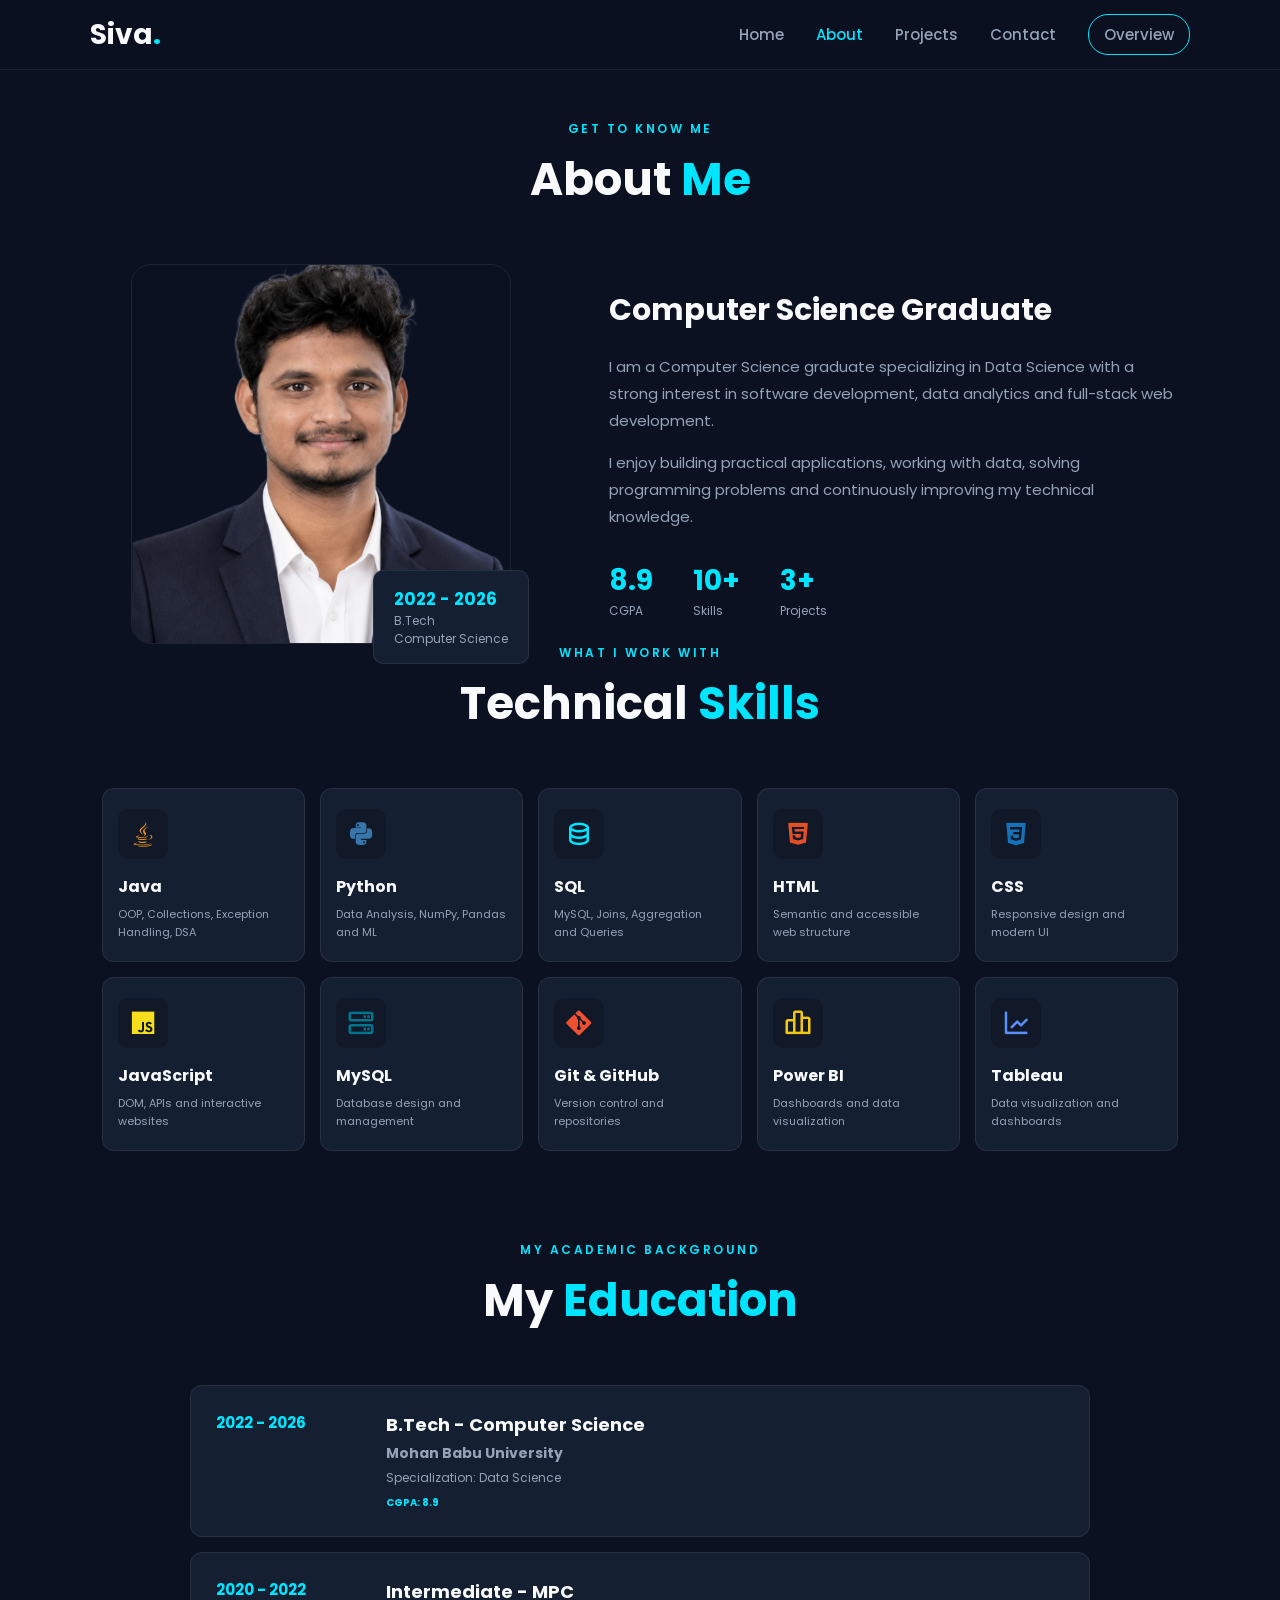
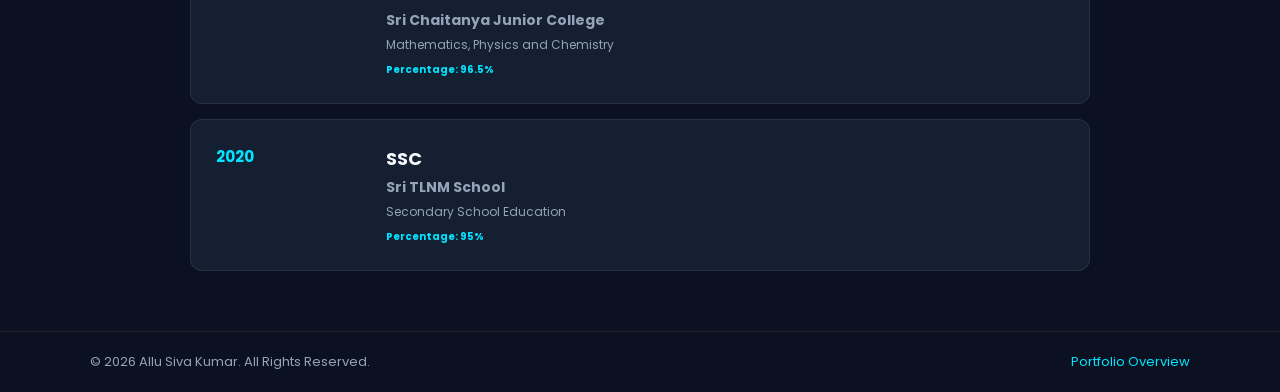
==== about.html @ 90f69945 "Updates" ====
<!DOCTYPE html>
<html lang="en">

<head>

    <meta charset="UTF-8">
    <meta name="viewport" content="width=device-width, initial-scale=1.0">

    <title>About | Allu Siva Kumar</title>

    <link rel="stylesheet" href="css/style.css">
    <link rel="stylesheet" href="css/about.css">

    <link href="https://unpkg.com/boxicons@2.1.4/css/boxicons.min.css"
          rel="stylesheet">

</head>

<body>


<header class="header">

    <a href="index.html" class="logo">
        Siva<span>.</span>
    </a>

    <i class='bx bx-menu' id="menu-icon"></i>

    <nav class="navbar">

        <a href="index.html">Home</a>

        <a href="about.html" class="active">
            About
        </a>

        <a href="projects.html">
            Projects
        </a>

        <a href="contact.html">
            Contact
        </a>

        <a href="dashboard.html" class="dashboard-link">
            Overview
        </a>

    </nav>

</header>


<main>

<section class="about-page">


    <div class="about-heading">

        <p>GET TO KNOW ME</p>

        <h1>
            About <span>Me</span>
        </h1>

    </div>


    <div class="about-main">


        <div class="about-image">

            <img src="Profile_pic_1.png"
                 alt="Allu Siva Kumar">

            <div class="experience-card">

                <strong>2022 - 2026</strong>

                <span>
                    B.Tech<br>
                    Computer Science
                </span>

            </div>

        </div>



        <div class="about-text">

            <h2>
                Computer Science Graduate
            </h2>

            <p>
                I am a Computer Science graduate specializing in Data Science
                with a strong interest in software development, data analytics
                and full-stack web development.
            </p>

            <p>
                I enjoy building practical applications, working with data,
                solving programming problems and continuously improving my
                technical knowledge.
            </p>

            <div class="about-stats">

                <div>
                    <strong>8.9</strong>
                    <span>CGPA</span>
                </div>

                <div>
                    <strong>10+</strong>
                    <span>Skills</span>
                </div>

                <div>
                    <strong>3+</strong>
                    <span>Projects</span>
                </div>

            </div>

        </div>

    </div>



    <!-- SKILLS -->

    <div class="section-title">

        <p>WHAT I WORK WITH</p>

        <h2>
            Technical <span>Skills</span>
        </h2>

    </div>


    <div class="skills-grid">


        <div class="skill-card">

            <div class="skill-icon java">
                <i class='bx bxl-java'></i>
            </div>

            <h3>Java</h3>

            <p>
                OOP, Collections, Exception Handling, DSA
            </p>

        </div>


        <div class="skill-card">

            <div class="skill-icon python">
                <i class='bx bxl-python'></i>
            </div>

            <h3>Python</h3>

            <p>
                Data Analysis, NumPy, Pandas and ML
            </p>

        </div>


        <div class="skill-card">

            <div class="skill-icon sql">
                <i class='bx bx-data'></i>
            </div>

            <h3>SQL</h3>

            <p>
                MySQL, Joins, Aggregation and Queries
            </p>

        </div>


        <div class="skill-card">

            <div class="skill-icon html">
                <i class='bx bxl-html5'></i>
            </div>

            <h3>HTML</h3>

            <p>
                Semantic and accessible web structure
            </p>

        </div>


        <div class="skill-card">

            <div class="skill-icon css">
                <i class='bx bxl-css3'></i>
            </div>

            <h3>CSS</h3>

            <p>
                Responsive design and modern UI
            </p>

        </div>


        <div class="skill-card">

            <div class="skill-icon javascript">
                <i class='bx bxl-javascript'></i>
            </div>

            <h3>JavaScript</h3>

            <p>
                DOM, APIs and interactive websites
            </p>

        </div>


        <div class="skill-card">

            <div class="skill-icon mysql">
                <i class='bx bx-server'></i>
            </div>

            <h3>MySQL</h3>

            <p>
                Database design and management
            </p>

        </div>


        <div class="skill-card">

            <div class="skill-icon git">
                <i class='bx bxl-git'></i>
            </div>

            <h3>Git & GitHub</h3>

            <p>
                Version control and repositories
            </p>

        </div>


        <div class="skill-card">

            <div class="skill-icon powerbi">
                <i class='bx bx-bar-chart-alt-2'></i>
            </div>

            <h3>Power BI</h3>

            <p>
                Dashboards and data visualization
            </p>

        </div>


        <div class="skill-card">

            <div class="skill-icon tableau">
                <i class='bx bx-line-chart'></i>
            </div>

            <h3>Tableau</h3>

            <p>
                Data visualization and dashboards
            </p>

        </div>

    </div>



    <!-- EDUCATION -->

    <div class="section-title education-title">

        <p>MY ACADEMIC BACKGROUND</p>

        <h2>
            My <span>Education</span>
        </h2>

    </div>


    <div class="education-container">

        <div class="education-card">

            <div class="education-year">
                2022 - 2026
            </div>

            <div>

                <h3>
                    B.Tech - Computer Science
                </h3>

                <h4>
                    Mohan Babu University
                </h4>

                <p>
                    Specialization: Data Science
                </p>

                <strong>
                    CGPA: 8.9
                </strong>

            </div>

        </div>


        <div class="education-card">

            <div class="education-year">
                2020 - 2022
            </div>

            <div>

                <h3>
                    Intermediate - MPC
                </h3>

                <h4>
                    Sri Chaitanya Junior College
                </h4>

                <p>
                    Mathematics, Physics and Chemistry
                </p>

                <strong>
                    Percentage: 96.5%
                </strong>

            </div>

        </div>


        <div class="education-card">

            <div class="education-year">
                2020
            </div>

            <div>

                <h3>
                    SSC
                </h3>

                <h4>
                    Sri TLNM School
                </h4>

                <p>
                    Secondary School Education
                </p>

                <strong>
                    Percentage: 95%
                </strong>

            </div>

        </div>

    </div>


</section>

</main>


<footer class="footer">

    <p>
        © 2026 Allu Siva Kumar. All Rights Reserved.
    </p>

    <a href="dashboard.html">
        Portfolio Overview
    </a>

</footer>


<script src="js/script.js"></script>

</body>
</html>
---- css/style.css ----
@import url('https://fonts.googleapis.com/css2?family=Poppins:wght@300;400;500;600;700;800&display=swap');


* {
    margin: 0;
    padding: 0;
    box-sizing: border-box;
    text-decoration: none;
    border: none;
    outline: none;
}


html {
    font-size: 62.5%;
    scroll-behavior: smooth;
}


body {
    font-family: 'Poppins', sans-serif;
    background: #0b1120;
    color: #f8fafc;
}


:root {

    --bg: #0b1120;

    --bg-light: #111827;

    --card: #151f32;

    --card-hover: #1b2940;

    --primary: #00e5ff;

    --primary-dark: #00a8bd;

    --text: #f8fafc;

    --muted: #94a3b8;

    --border: rgba(255,255,255,.08);

}


span {
    color: var(--primary);
}


.header {

    position: fixed;

    top: 0;
    left: 0;

    width: 100%;

    height: 7rem;

    padding: 0 7%;

    display: flex;

    justify-content: space-between;

    align-items: center;

    background: rgba(11,17,32,.88);

    backdrop-filter: blur(15px);

    border-bottom: 1px solid var(--border);

    z-index: 1000;

}


.logo {

    color: var(--text);

    font-size: 2.8rem;

    font-weight: 700;

}


.navbar {

    display: flex;

    align-items: center;

    gap: 3.2rem;

}


.navbar a {

    color: var(--muted);

    font-size: 1.5rem;

    font-weight: 500;

    transition: .3s;

}


.navbar a:hover,
.navbar a.active {

    color: var(--primary);

}


.dashboard-link {

    padding: .8rem 1.5rem;

    border: 1px solid var(--primary);

    border-radius: 2rem;

}


#menu-icon {

    display: none;

    font-size: 3rem;

    cursor: pointer;

}


.btn {

    display: inline-flex;

    align-items: center;

    justify-content: center;

    gap: .8rem;

    padding: 1.2rem 2.3rem;

    background: var(--primary);

    color: #061018;

    border-radius: .8rem;

    font-size: 1.4rem;

    font-weight: 700;

    transition: .3s;

}


.btn:hover {

    background: #fff;

    transform: translateY(-3px);

    box-shadow: 0 1rem 3rem rgba(0,229,255,.2);

}


.outline-btn {

    display: inline-flex;

    padding: 1.1rem 2.3rem;

    border: 1px solid var(--primary);

    color: var(--primary);

    border-radius: .8rem;

    font-size: 1.4rem;

    font-weight: 600;

    transition: .3s;

}


.outline-btn:hover {

    background: var(--primary);

    color: #061018;

}


.footer {

    padding: 2rem 7%;

    border-top: 1px solid var(--border);

    display: flex;

    justify-content: space-between;

    align-items: center;

    color: var(--muted);

    font-size: 1.3rem;

}


.footer a {

    color: var(--primary);

}


@media(max-width: 768px) {

    #menu-icon {
        display: block;
    }


    .navbar {

        position: absolute;

        top: 7rem;
        left: 0;

        width: 100%;

        padding: 2rem;

        background: var(--bg);

        display: none;

        flex-direction: column;

        align-items: flex-start;

        gap: 2rem;

        border-bottom: 1px solid var(--border);

    }


    .navbar.active {
        display: flex;
    }


    .header {
        padding: 0 5%;
    }


    .footer {

        flex-direction: column;

        gap: 1rem;

        text-align: center;

    }

}



/* =========================================
   ONE-FRAME PORTFOLIO DASHBOARD
========================================= */

.dashboard-body {

    min-height: 100vh;

    overflow: hidden;

}


.dashboard {

    min-height: 100vh;

    padding: 9rem 5% 2rem;

}


.dashboard-header {

    display: flex;

    justify-content: space-between;

    align-items: center;

    margin-bottom: 2rem;

}


.dashboard-header p {

    color: var(--primary);

    font-size: 1rem;

    letter-spacing: .2rem;

}


.dashboard-header h1 {

    font-size: 3rem;

}


.dashboard-grid {

    height: calc(100vh - 15rem);

    display: grid;

    grid-template-columns: 1.2fr 1fr 1fr;

    grid-template-rows: 1fr 1fr;

    gap: 1.5rem;

}


.dashboard-card {

    position: relative;

    padding: 2rem;

    background: var(--card);

    border: 1px solid var(--border);

    border-radius: 1.5rem;

    overflow: hidden;

    transition: .3s;

}


.dashboard-card:hover {

    border-color: var(--primary);

    transform: translateY(-3px);

    background: var(--card-hover);

}


.dashboard-card-top {

    display: flex;

    justify-content: space-between;

    align-items: center;

}


.card-label {

    color: var(--primary);

    font-size: 1rem;

    font-weight: 600;

    letter-spacing: .15rem;

}


.dashboard-card-top i {

    color: var(--muted);

    font-size: 2rem;

}


.dashboard-card h2 {

    font-size: 2.2rem;

    margin: 1rem 0 .5rem;

}


.dashboard-card p {

    color: var(--muted);

    font-size: 1.2rem;

    line-height: 1.6;

}


.hero-card {

    grid-row: span 2;

    display: flex;

    flex-direction: column;

    justify-content: center;

}


.profile-small {

    width: 11rem;

    height: 11rem;

    border-radius: 50%;

    padding: .3rem;

    background: linear-gradient(
        135deg,
        var(--primary),
        transparent
    );

    margin: 1.5rem 0;

}


.profile-small img {

    width: 100%;

    height: 100%;

    border-radius: 50%;

    object-fit: cover;

}


.hero-card h2 {

    font-size: 2.8rem;

}


.mini-stats {

    display: flex;

    gap: 2.5rem;

    margin-top: 2rem;

}


.mini-stats div {

    display: flex;

    flex-direction: column;

}


.mini-stats strong {

    color: var(--primary);

    font-size: 2rem;

}


.mini-stats span {

    color: var(--muted);

    font-size: 1rem;

}


.dashboard-icon {

    font-size: 4rem;

    color: var(--primary);

    margin-top: 2rem;

}


.skill-preview {

    display: flex;

    flex-wrap: wrap;

    gap: .6rem;

    margin-top: 1.5rem;

}


.skill-preview span {

    padding: .4rem .8rem;

    background: rgba(0,229,255,.06);

    border: 1px solid rgba(0,229,255,.2);

    border-radius: 2rem;

    font-size: 1rem;

}


.project-count {

    display: flex;

    align-items: center;

    gap: 1rem;

    margin-top: 1.5rem;

}


.project-count strong {

    color: var(--primary);

    font-size: 3rem;

}


.project-count span {

    color: var(--muted);

    font-size: 1rem;

}


.contact-link {

    display: inline-flex;

    align-items: center;

    gap: .7rem;

    margin-top: 1.5rem;

    color: var(--primary);

    font-size: 1.2rem;

    font-weight: 600;

}


.dashboard-skills {

    display: flex;

    flex-direction: column;

}


.dashboard-skills {

    gap: 1rem;

}


.dashboard-skills span {

    display: inline-flex;

    align-items: center;

    gap: .5rem;

    width: fit-content;

    padding: .4rem .8rem;

    color: var(--muted);

    background: var(--bg-light);

    border-radius: .5rem;

    font-size: 1rem;

}


.dashboard-skills i {

    color: var(--primary);

    font-size: 1.4rem;

}


.social-dashboard {

    display: flex;

    flex-direction: column;

    justify-content: center;

}


.dashboard-social {

    display: flex;

    gap: 1rem;

    margin-top: 1.5rem;

}


.dashboard-social a {

    width: 4rem;

    height: 4rem;

    display: flex;

    justify-content: center;

    align-items: center;

    border: 1px solid var(--border);

    border-radius: 50%;

    color: var(--muted);

    font-size: 1.8rem;

    transition: .3s;

}


.dashboard-social a:hover {

    color: var(--primary);

    border-color: var(--primary);

}


@media(max-width: 900px) {

    .dashboard-body {

        overflow-y: auto;

    }


    .dashboard {

        padding-top: 9rem;

    }


    .dashboard-grid {

        height: auto;

        grid-template-columns: 1fr 1fr;

        grid-template-rows: auto;

    }


    .hero-card {

        grid-row: auto;

    }

}


@media(max-width: 600px) {

    .dashboard-header {

        align-items: flex-start;

        gap: 1rem;

    }


    .dashboard-header h1 {

        font-size: 2.2rem;

    }


    .dashboard-grid {

        grid-template-columns: 1fr;

    }


    .dashboard-body {

        overflow-y: auto;

    }

}
---- css/about.css ----
.about-page {

    padding: 12rem 8% 6rem;

}


.about-heading,
.section-title {

    text-align: center;

    margin-bottom: 5rem;

}


.about-heading p,
.section-title p {

    color: var(--primary);

    font-size: 1.2rem;

    letter-spacing: .25rem;

    font-weight: 600;

}


.about-heading h1,
.section-title h2 {

    font-size: 4.5rem;

    margin-top: .8rem;

}


.about-main {

    max-width: 110rem;

    margin: auto;

    display: grid;

    grid-template-columns: 1fr 1.3fr;

    gap: 7rem;

    align-items: center;

}


.about-image {

    position: relative;

}


.about-image img {

    width: 100%;

    max-width: 38rem;

    display: block;

    margin: auto;

    border-radius: 2rem;

    border: 1px solid var(--border);

}


.experience-card {

    position: absolute;

    bottom: -2rem;

    right: 1rem;

    padding: 1.5rem 2rem;

    background: var(--card);

    border: 1px solid var(--border);

    border-radius: 1rem;

}


.experience-card strong {

    display: block;

    color: var(--primary);

    font-size: 1.7rem;

}


.experience-card span {

    color: var(--muted);

    font-size: 1.2rem;

}


.about-text h2 {

    font-size: 3rem;

    margin-bottom: 2rem;

}


.about-text p {

    color: var(--muted);

    font-size: 1.5rem;

    line-height: 1.8;

    margin-bottom: 1.5rem;

}


.about-stats {

    display: flex;

    gap: 4rem;

    margin-top: 3rem;

}


.about-stats div {

    display: flex;

    flex-direction: column;

}


.about-stats strong {

    font-size: 2.8rem;

    color: var(--primary);

}


.about-stats span {

    color: var(--muted);

    font-size: 1.2rem;

}


.skills-grid {

    max-width: 110rem;

    margin: auto;

    display: grid;

    grid-template-columns: repeat(5, 1fr);

    gap: 1.5rem;

}


.skill-card {

    padding: 2rem 1.5rem;

    background: var(--card);

    border: 1px solid var(--border);

    border-radius: 1.2rem;

    transition: .3s;

}


.skill-card:hover {

    transform: translateY(-6px);

    border-color: var(--primary);

    background: var(--card-hover);

}


.skill-icon {

    width: 5rem;

    height: 5rem;

    display: flex;

    justify-content: center;

    align-items: center;

    border-radius: 1rem;

    background: var(--bg-light);

    margin-bottom: 1.5rem;

}


.skill-icon i {

    font-size: 3rem;

    color: var(--primary);

}


.skill-card h3 {

    font-size: 1.6rem;

    margin-bottom: .7rem;

}


.skill-card p {

    color: var(--muted);

    font-size: 1.1rem;

    line-height: 1.6;

}


.java i {
    color: #f89820;
}


.python i {
    color: #3776ab;
}


.html i {
    color: #e34f26;
}


.css i {
    color: #1572b6;
}


.javascript i {
    color: #f7df1e;
}


.mysql i {
    color: #00758f;
}


.git i {
    color: #f05032;
}


.powerbi i {
    color: #f2c811;
}


.tableau i {
    color: #5b8ff9;
}


.education-title {

    margin-top: 9rem;

}


.education-container {

    max-width: 90rem;

    margin: auto;

    display: flex;

    flex-direction: column;

    gap: 1.5rem;

}


.education-card {

    display: grid;

    grid-template-columns: 15rem 1fr;

    gap: 2rem;

    padding: 2.5rem;

    background: var(--card);

    border: 1px solid var(--border);

    border-radius: 1.2rem;

}


.education-year {

    color: var(--primary);

    font-weight: 700;

    font-size: 1.5rem;

}


.education-card h3 {

    font-size: 1.8rem;

}


.education-card h4 {

    color: var(--muted);

    font-size: 1.4rem;

    margin: .5rem 0;

}


.education-card p {

    color: var(--muted);

    font-size: 1.2rem;

}


.education-card strong {

    display: inline-block;

    margin-top: .8rem;

    color: var(--primary);

}


@media(max-width: 1000px) {

    .skills-grid {

        grid-template-columns: repeat(3, 1fr);

    }

}


@media(max-width: 800px) {

    .about-main {

        grid-template-columns: 1fr;

    }


    .skills-grid {

        grid-template-columns: repeat(2, 1fr);

    }

}


@media(max-width: 500px) {

    .skills-grid {

        grid-template-columns: 1fr;

    }


    .education-card {

        grid-template-columns: 1fr;

    }


    .about-stats {

        gap: 2rem;

    }

}
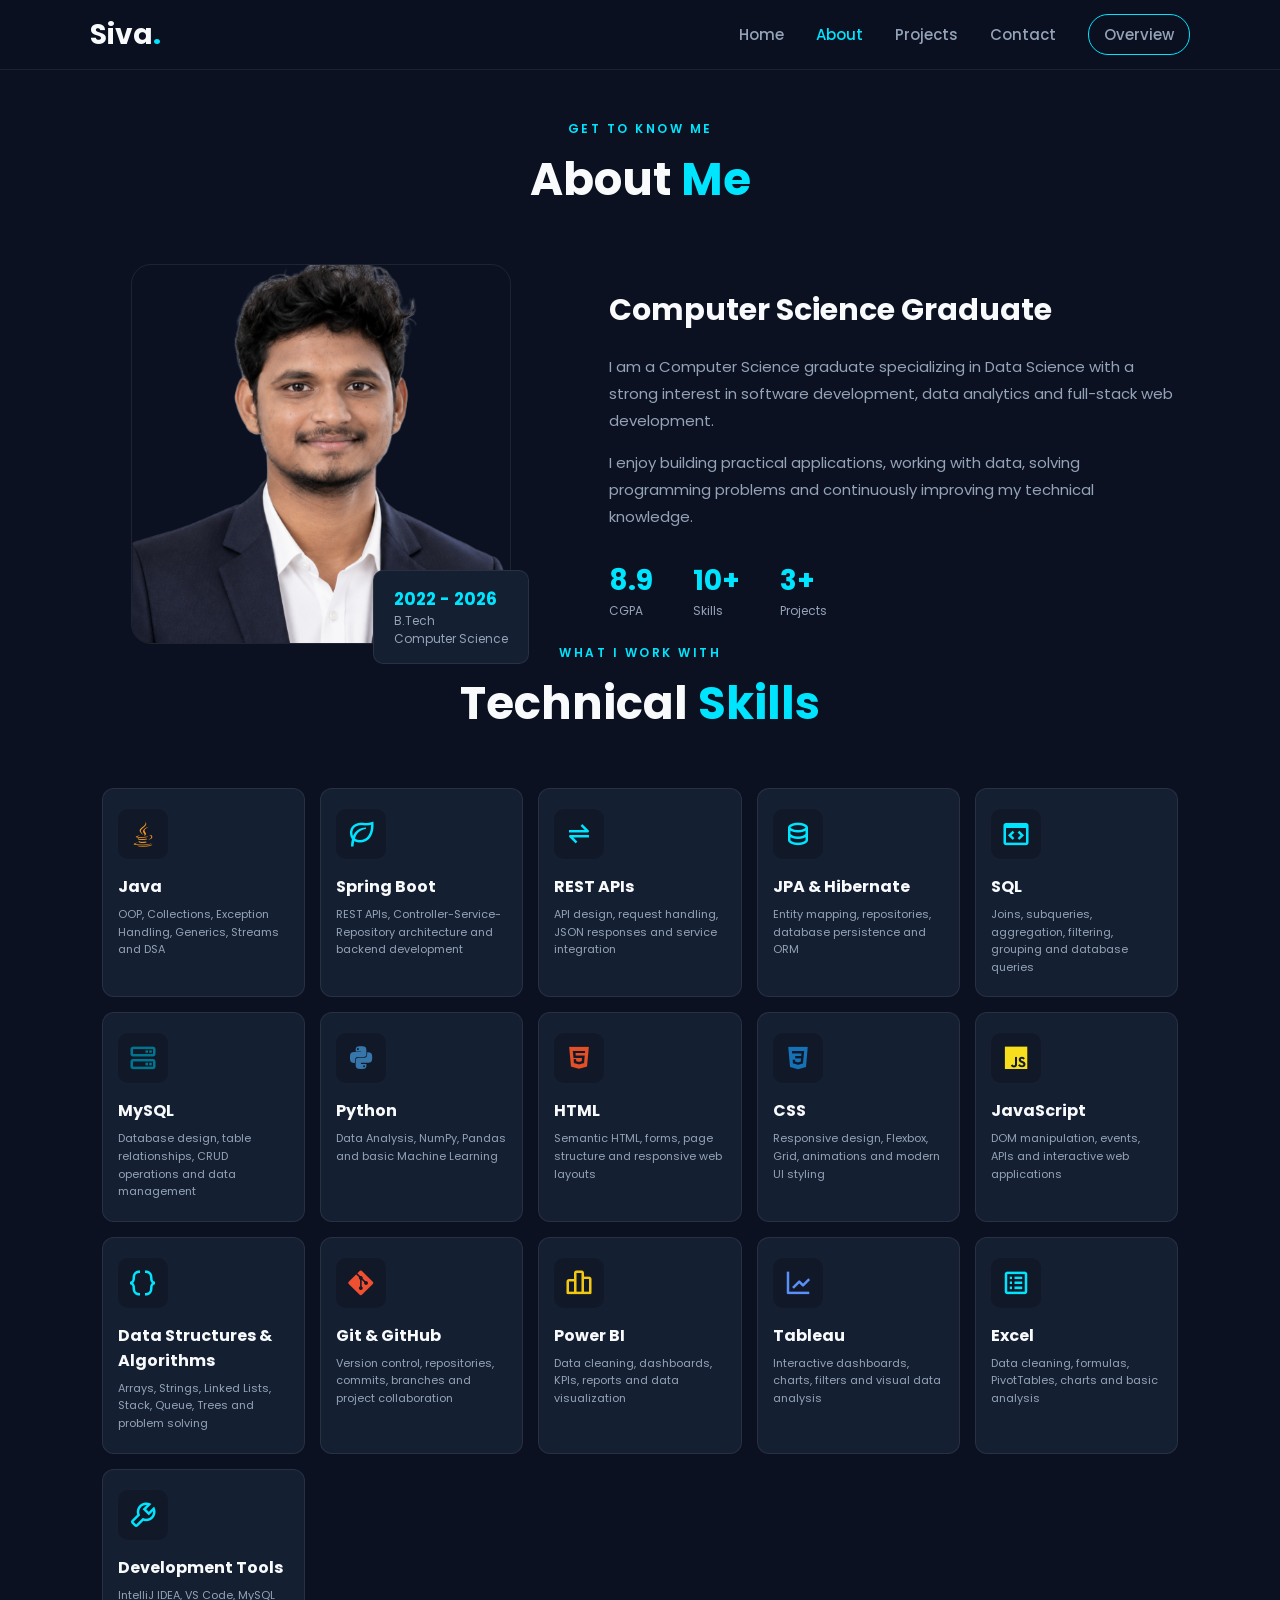
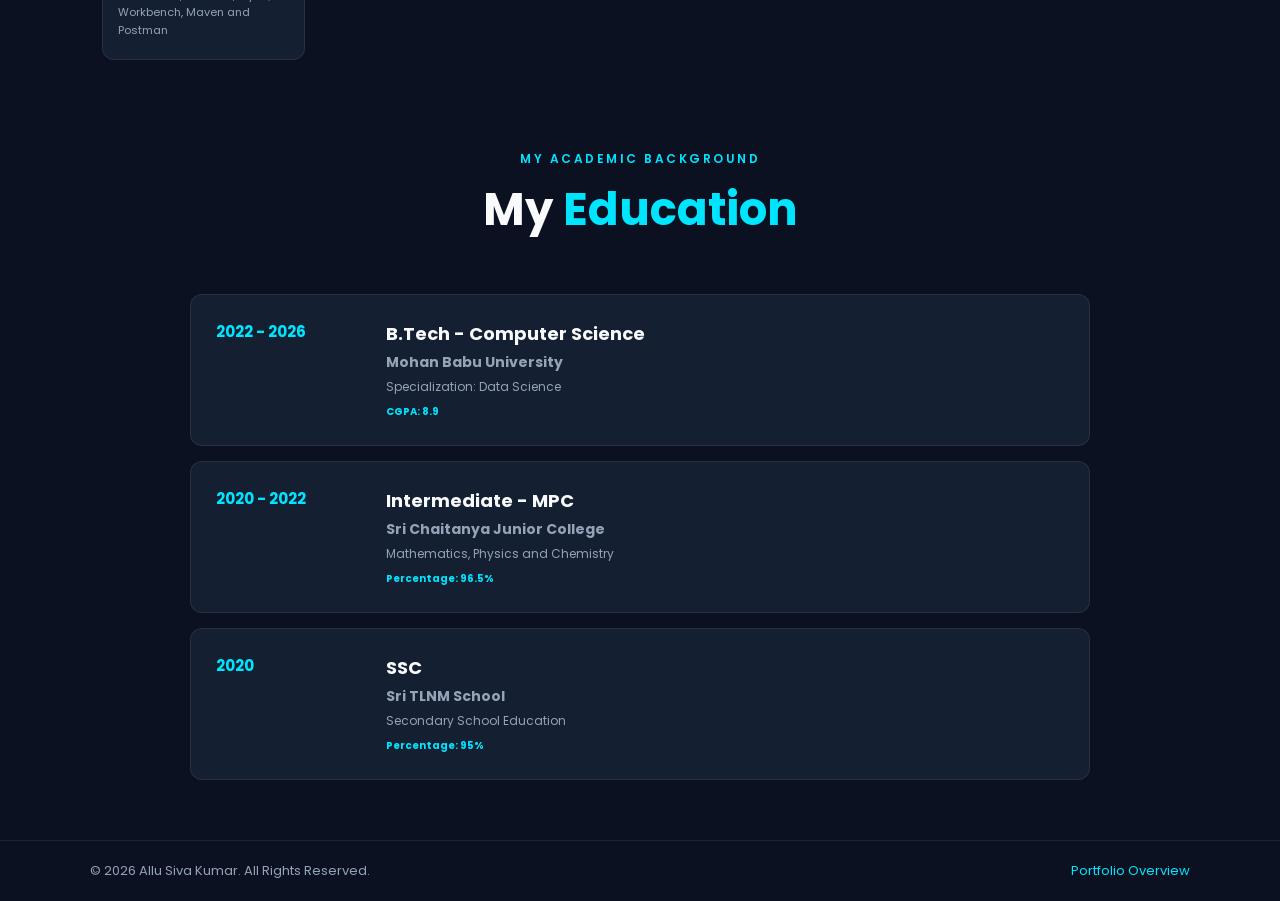
==== commit 9d33cc4b: "Added Project" ====
--- a/about.html
+++ b/about.html
@@ -159,7 +159,82 @@
             <h3>Java</h3>
 
             <p>
-                OOP, Collections, Exception Handling, DSA
+                OOP, Collections, Exception Handling, Generics, Streams and DSA
+            </p>
+
+        </div>
+
+
+        <div class="skill-card">
+
+            <div class="skill-icon spring">
+                <i class='bx bx-leaf'></i>
+            </div>
+
+            <h3>Spring Boot</h3>
+
+            <p>
+                REST APIs, Controller-Service-Repository architecture and backend development
+            </p>
+
+        </div>
+
+
+        <div class="skill-card">
+
+            <div class="skill-icon api">
+                <i class='bx bx-transfer-alt'></i>
+            </div>
+
+            <h3>REST APIs</h3>
+
+            <p>
+                API design, request handling, JSON responses and service integration
+            </p>
+
+        </div>
+
+
+        <div class="skill-card">
+
+            <div class="skill-icon database">
+                <i class='bx bx-data'></i>
+            </div>
+
+            <h3>JPA & Hibernate</h3>
+
+            <p>
+                Entity mapping, repositories, database persistence and ORM
+            </p>
+
+        </div>
+
+
+        <div class="skill-card">
+
+            <div class="skill-icon sql">
+                <i class='bx bx-code-block'></i>
+            </div>
+
+            <h3>SQL</h3>
+
+            <p>
+                Joins, subqueries, aggregation, filtering, grouping and database queries
+            </p>
+
+        </div>
+
+
+        <div class="skill-card">
+
+            <div class="skill-icon mysql">
+                <i class='bx bx-server'></i>
+            </div>
+
+            <h3>MySQL</h3>
+
+            <p>
+                Database design, table relationships, CRUD operations and data management
             </p>
 
         </div>
@@ -174,22 +249,7 @@
             <h3>Python</h3>
 
             <p>
-                Data Analysis, NumPy, Pandas and ML
-            </p>
-
-        </div>
-
-
-        <div class="skill-card">
-
-            <div class="skill-icon sql">
-                <i class='bx bx-data'></i>
-            </div>
-
-            <h3>SQL</h3>
-
-            <p>
-                MySQL, Joins, Aggregation and Queries
+                Data Analysis, NumPy, Pandas and basic Machine Learning
             </p>
 
         </div>
@@ -204,7 +264,7 @@
             <h3>HTML</h3>
 
             <p>
-                Semantic and accessible web structure
+                Semantic HTML, forms, page structure and responsive web layouts
             </p>
 
         </div>
@@ -219,7 +279,7 @@
             <h3>CSS</h3>
 
             <p>
-                Responsive design and modern UI
+                Responsive design, Flexbox, Grid, animations and modern UI styling
             </p>
 
         </div>
@@ -234,22 +294,22 @@
             <h3>JavaScript</h3>
 
             <p>
-                DOM, APIs and interactive websites
-            </p>
-
-        </div>
-
-
-        <div class="skill-card">
-
-            <div class="skill-icon mysql">
-                <i class='bx bx-server'></i>
-            </div>
-
-            <h3>MySQL</h3>
-
-            <p>
-                Database design and management
+                DOM manipulation, events, APIs and interactive web applications
+            </p>
+
+        </div>
+
+
+        <div class="skill-card">
+
+            <div class="skill-icon dsa">
+                <i class='bx bx-code-curly'></i>
+            </div>
+
+            <h3>Data Structures & Algorithms</h3>
+
+            <p>
+                Arrays, Strings, Linked Lists, Stack, Queue, Trees and problem solving
             </p>
 
         </div>
@@ -264,7 +324,7 @@
             <h3>Git & GitHub</h3>
 
             <p>
-                Version control and repositories
+                Version control, repositories, commits, branches and project collaboration
             </p>
 
         </div>
@@ -279,7 +339,7 @@
             <h3>Power BI</h3>
 
             <p>
-                Dashboards and data visualization
+                Data cleaning, dashboards, KPIs, reports and data visualization
             </p>
 
         </div>
@@ -294,13 +354,42 @@
             <h3>Tableau</h3>
 
             <p>
-                Data visualization and dashboards
+                Interactive dashboards, charts, filters and visual data analysis
+            </p>
+
+        </div>
+
+
+        <div class="skill-card">
+
+            <div class="skill-icon excel">
+                <i class='bx bx-spreadsheet'></i>
+            </div>
+
+            <h3>Excel</h3>
+
+            <p>
+                Data cleaning, formulas, PivotTables, charts and basic analysis
+            </p>
+
+        </div>
+
+
+        <div class="skill-card">
+
+            <div class="skill-icon tools">
+                <i class='bx bx-wrench'></i>
+            </div>
+
+            <h3>Development Tools</h3>
+
+            <p>
+                IntelliJ IDEA, VS Code, MySQL Workbench, Maven and Postman
             </p>
 
         </div>
 
     </div>
-
 
 
     <!-- EDUCATION -->
